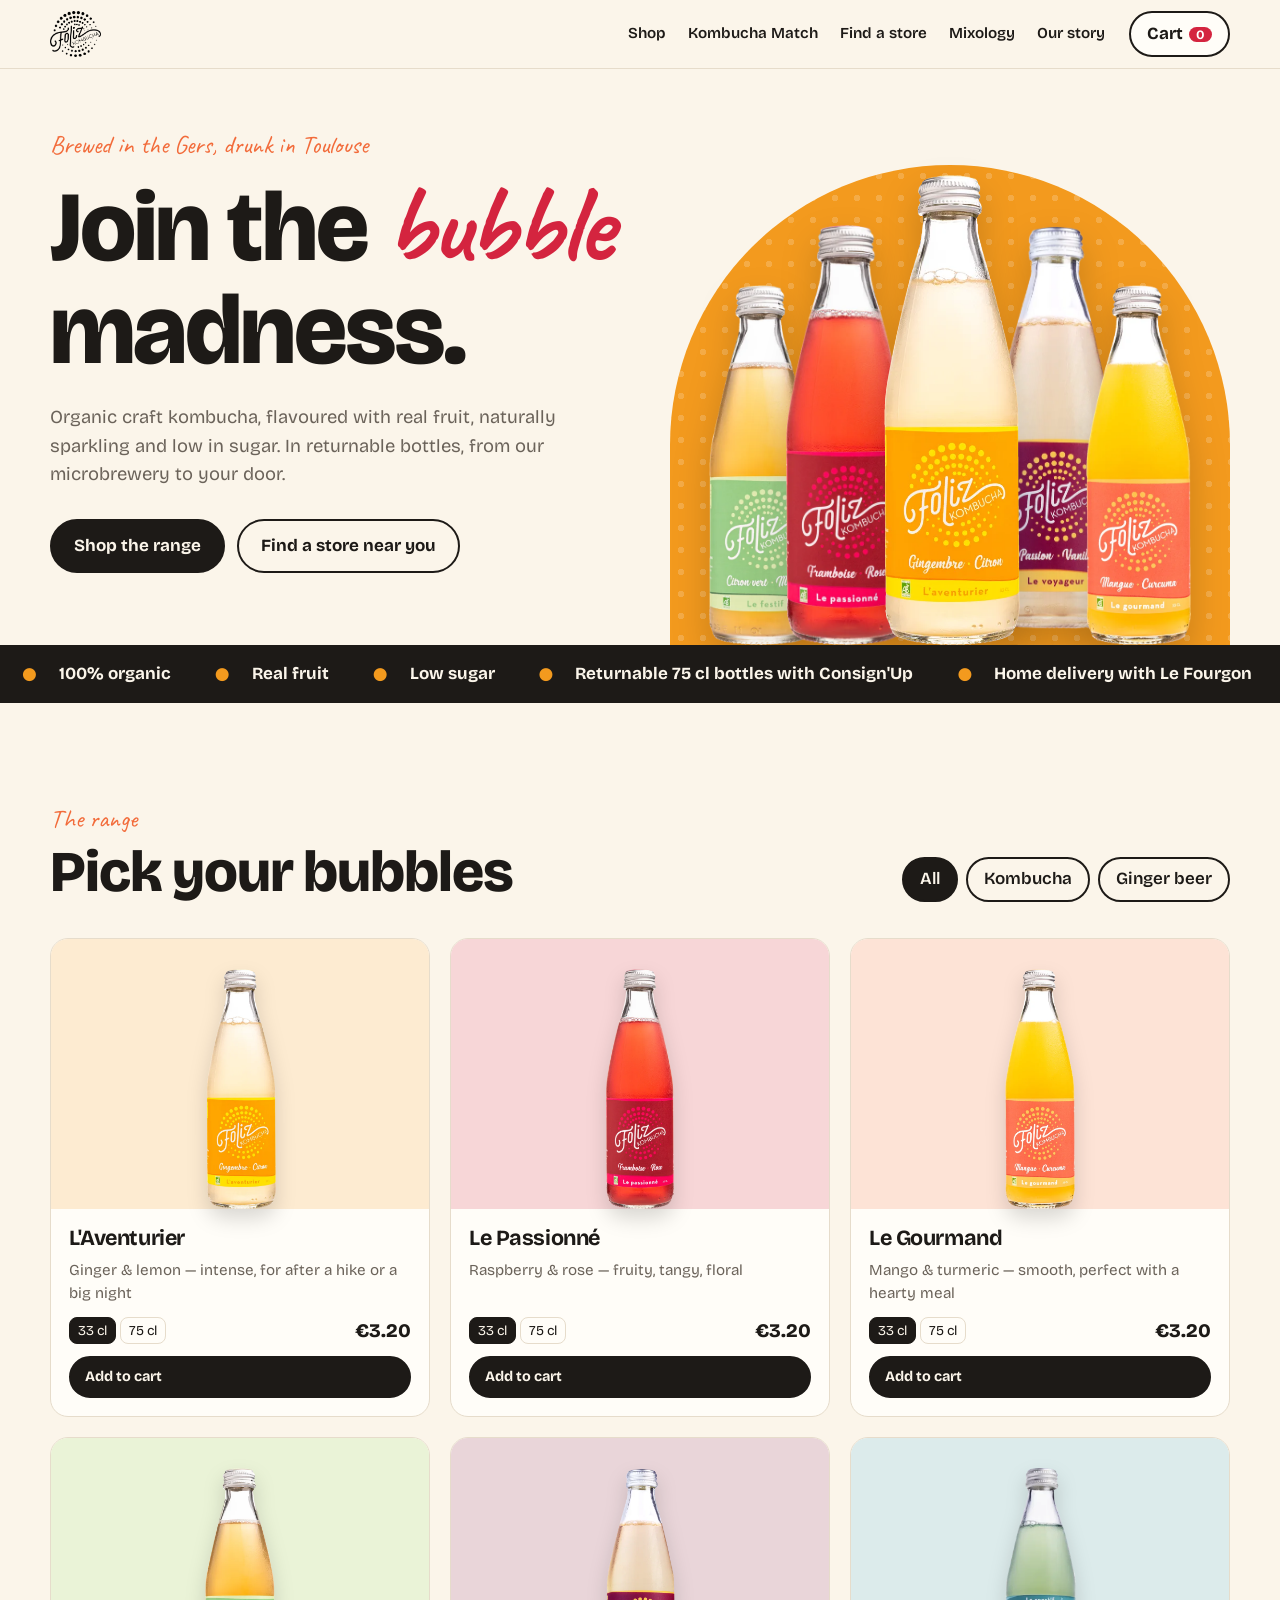
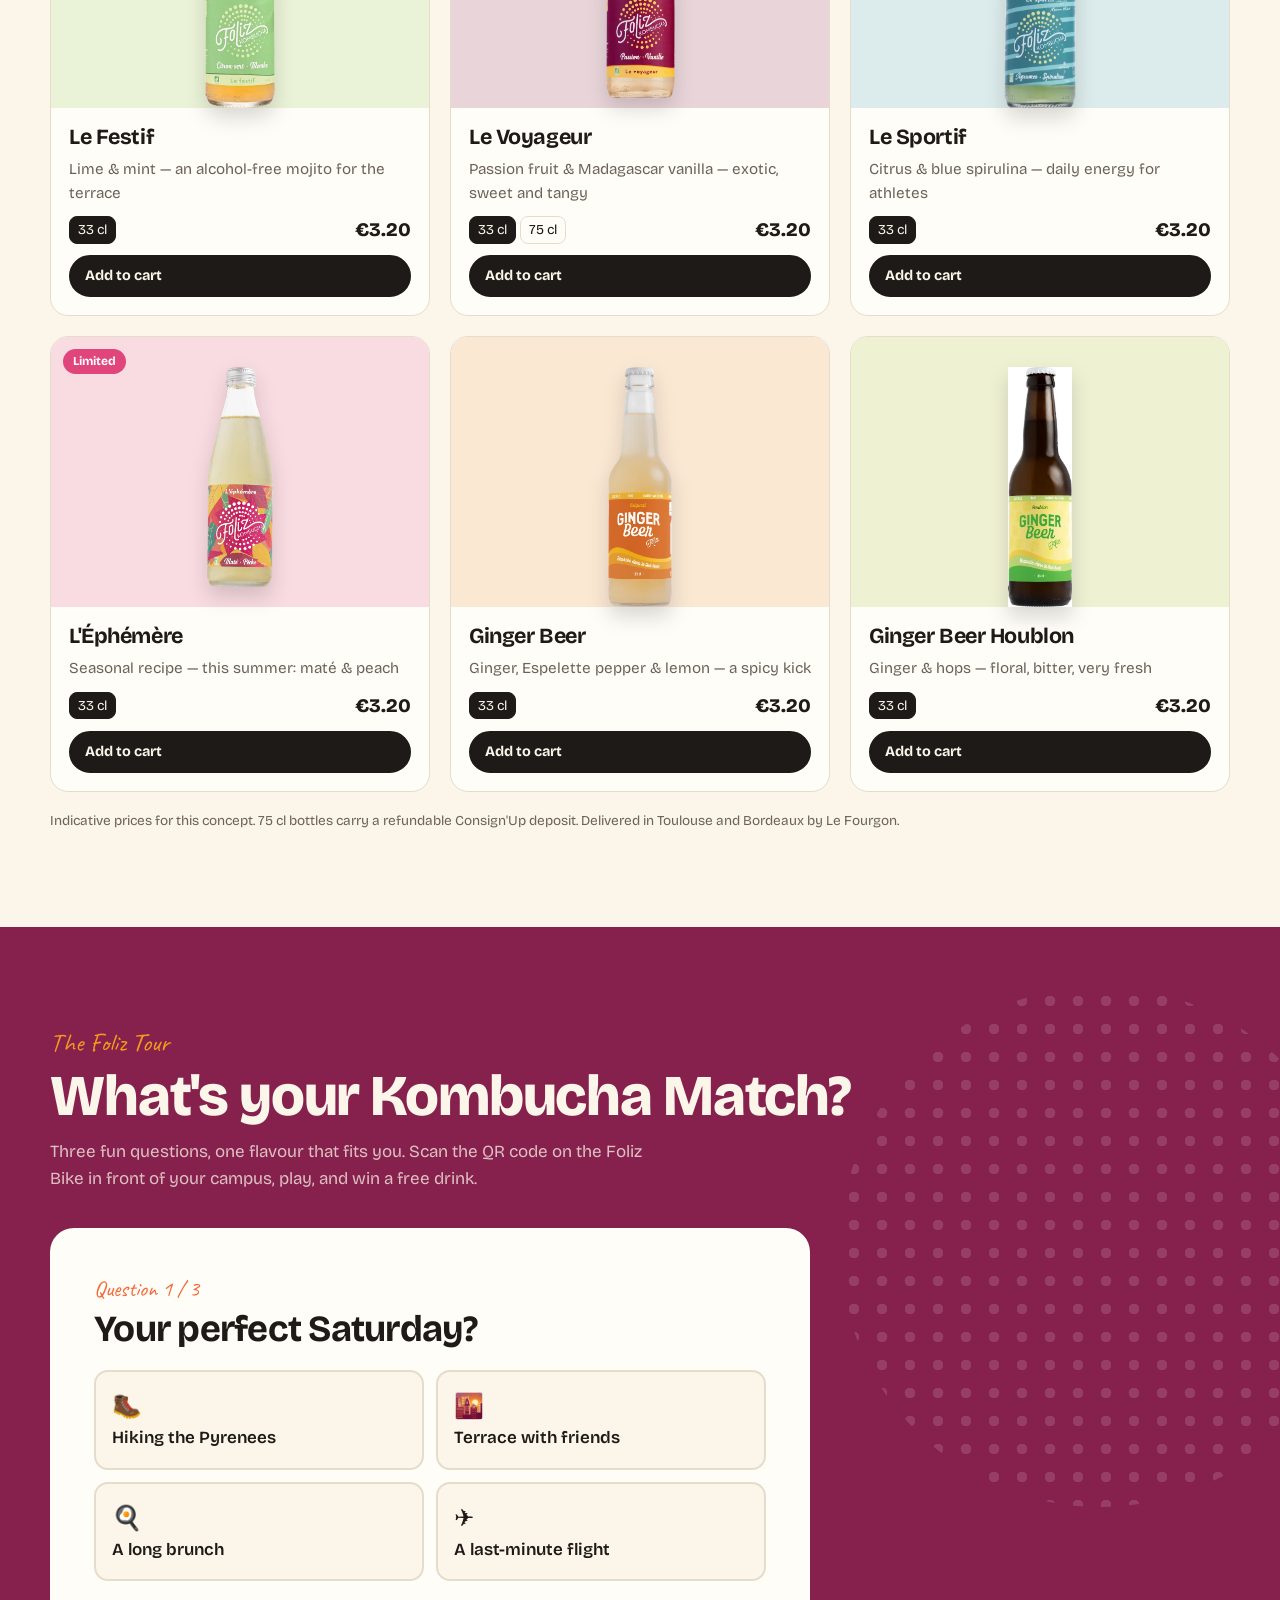
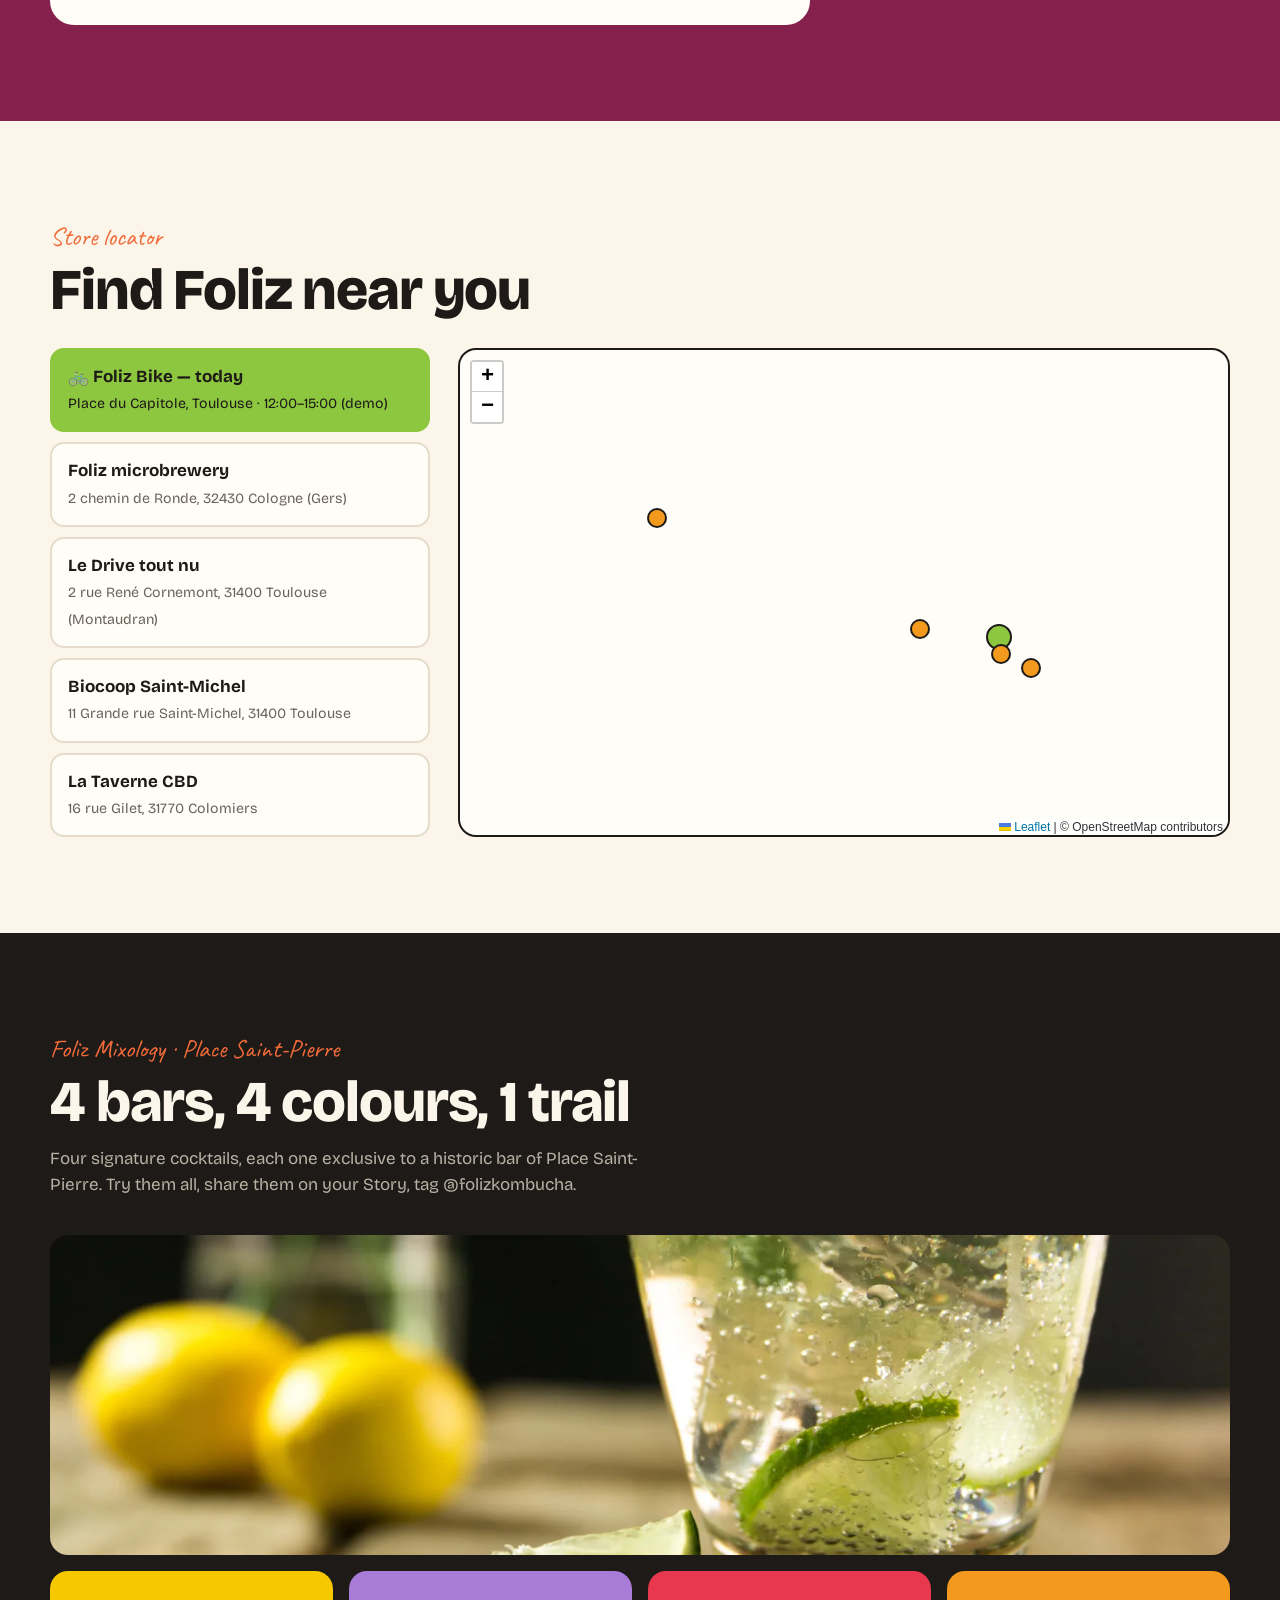
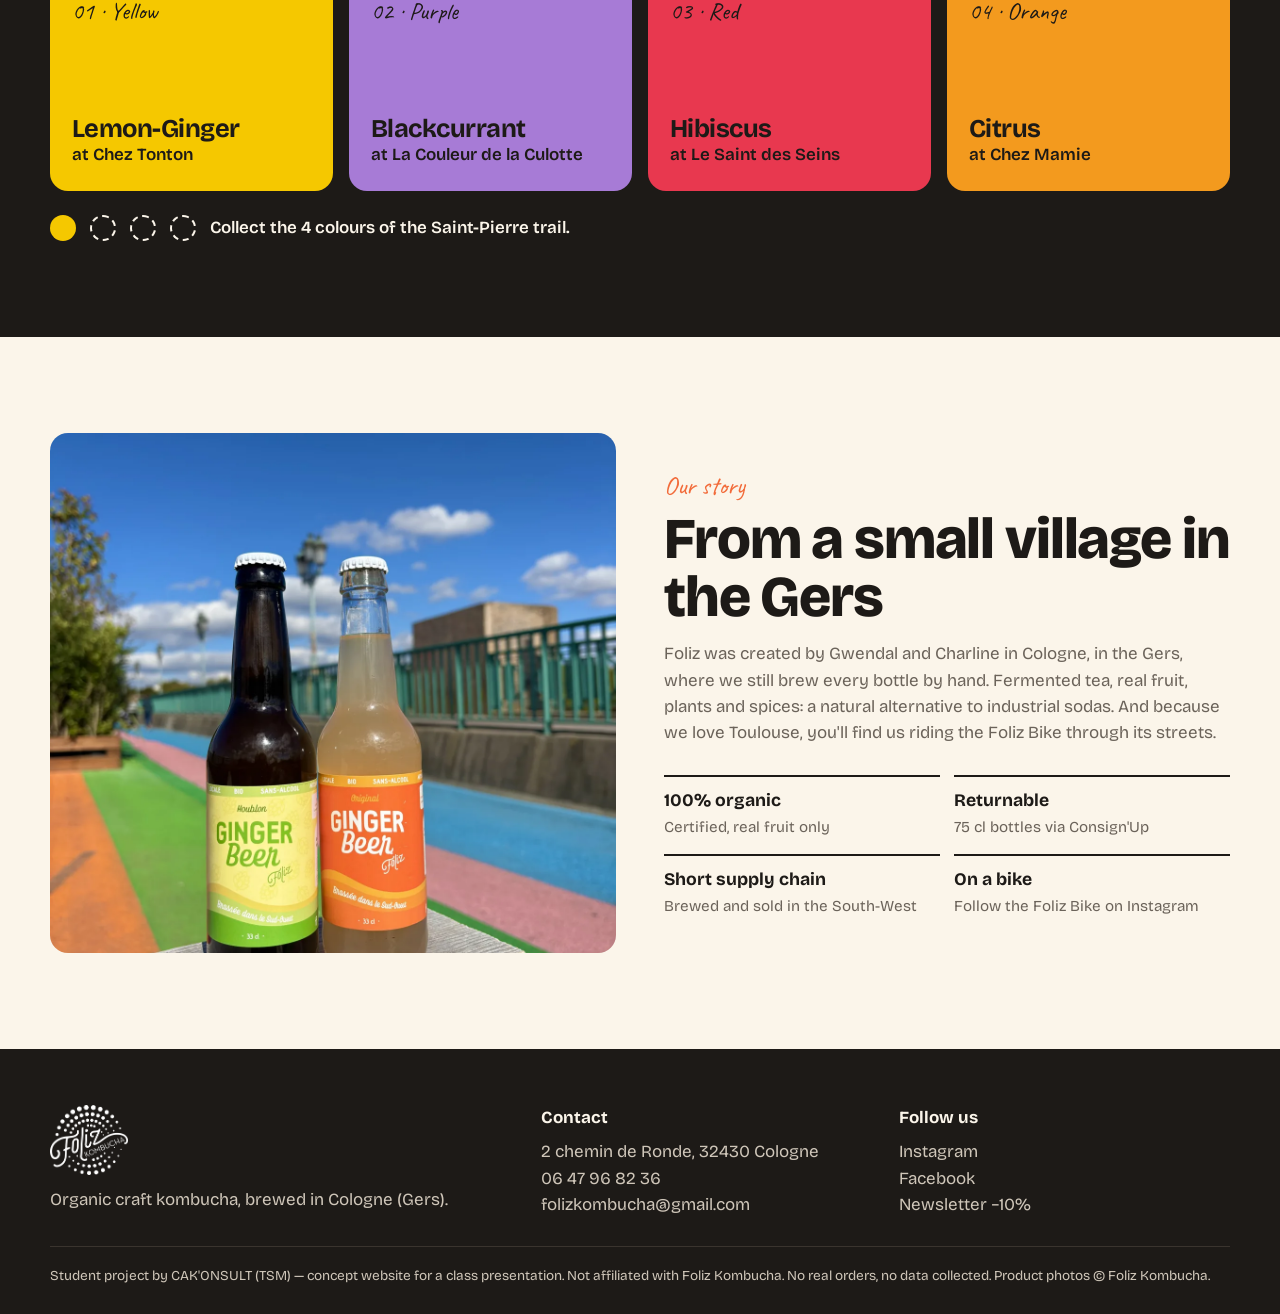
==== index.html @ 2b6873f9 "Foliz Kombucha concept site (CAK'ONSULT class project) Co-Authored-By: Claude Opus 5.5 <noreply@anth" ====
<!doctype html>
<html lang="en">
<head>
<meta charset="utf-8">
<meta name="viewport" content="width=device-width, initial-scale=1">
<meta name="robots" content="noindex, nofollow">
<title>Foliz Kombucha — concept site by CAK'ONSULT</title>
<meta name="description" content="Student concept: redesign of the Foliz Kombucha website (e-commerce, store locator, newsletter, Kombucha Match).">
<link rel="icon" href="img/logo-noir.webp">
<link rel="preconnect" href="https://fonts.googleapis.com">
<link rel="preconnect" href="https://fonts.gstatic.com" crossorigin>
<link href="https://fonts.googleapis.com/css2?family=Bricolage+Grotesque:opsz,wght@12..96,400;12..96,600;12..96,700;12..96,800&family=Caveat:wght@600;700&display=swap" rel="stylesheet">
<link rel="stylesheet" href="vendor/leaflet.css">
<link rel="stylesheet" href="style.css">
</head>
<body>

<header class="top">
  <div class="wrap">
    <a href="#"><img src="img/logo-noir.webp" alt="Foliz Kombucha"></a>
    <nav>
      <a href="#shop">Shop</a>
      <a href="#match">Kombucha Match</a>
      <a href="#stores">Find a store</a>
      <a href="#mixology">Mixology</a>
      <a href="#story">Our story</a>
    </nav>
    <button class="cart-btn" data-open-cart>Cart<b id="count">0</b></button>
  </div>
</header>

<main>
<section class="hero">
  <div class="wrap">
    <div>
      <span class="kicker">Brewed in the Gers, drunk in Toulouse</span>
      <h1>Join the <em>bubble</em> madness.</h1>
      <p>Organic craft kombucha, flavoured with real fruit, naturally sparkling and low in sugar. In returnable bottles, from our microbrewery to your door.</p>
      <div class="ctas">
        <a class="btn" href="#shop">Shop the range</a>
        <a class="btn ghost" href="#stores">Find a store near you</a>
      </div>
    </div>
    <div class="shelf">
      <img src="img/festif.webp" alt="">
      <img src="img/passionne.webp" alt="">
      <img src="img/aventurier.webp" alt="L'Aventurier bottle">
      <img src="img/voyageur.webp" alt="">
      <img src="img/gourmand.webp" alt="">
    </div>
  </div>
</section>

<div class="ribbon" aria-hidden="true"><div>
  <span>100% organic</span><span>Real fruit</span><span>Low sugar</span><span>Returnable 75 cl bottles with Consign'Up</span><span>Home delivery with Le Fourgon</span><span>Made in Cologne, Gers</span>
  <span>100% organic</span><span>Real fruit</span><span>Low sugar</span><span>Returnable 75 cl bottles with Consign'Up</span><span>Home delivery with Le Fourgon</span><span>Made in Cologne, Gers</span>
</div></div>

<section id="shop">
  <div class="wrap">
    <div class="shop-head">
      <div>
        <span class="kicker">The range</span>
        <h2>Pick your bubbles</h2>
      </div>
      <div class="chips" role="group" aria-label="Filter">
        <button data-filter="all" aria-pressed="true">All</button>
        <button data-filter="kombucha" aria-pressed="false">Kombucha</button>
        <button data-filter="ginger" aria-pressed="false">Ginger beer</button>
      </div>
    </div>
    <div class="grid" id="grid"></div>
    <p class="note">Indicative prices for this concept. 75 cl bottles carry a refundable Consign'Up deposit. Delivered in Toulouse and Bordeaux by Le Fourgon.</p>
  </div>
</section>

<section id="match" class="match">
  <div class="bubbles"></div>
  <div class="wrap">
    <span class="kicker">The Foliz Tour</span>
    <h2>What's your Kombucha Match?</h2>
    <p class="lead">Three fun questions, one flavour that fits you. Scan the QR code on the Foliz Bike in front of your campus, play, and win a free drink.</p>
    <div class="quiz" id="quiz" aria-live="polite"></div>
  </div>
</section>

<section id="stores" class="stores">
  <div class="wrap">
    <div style="grid-column:1/-1">
      <span class="kicker">Store locator</span>
      <h2>Find Foliz near you</h2>
    </div>
    <div class="store-list" id="store-list"></div>
    <div id="map" role="region" aria-label="Map of Foliz points of sale"></div>
  </div>
</section>

<section id="mixology" class="mix">
  <div class="wrap">
    <span class="kicker">Foliz Mixology · Place Saint-Pierre</span>
    <h2>4 bars, 4 colours, 1 trail</h2>
    <p class="lead">Four signature cocktails, each one exclusive to a historic bar of Place Saint-Pierre. Try them all, share them on your Story, tag @folizkombucha.</p>
    <img class="mix-photo" src="img/cocktails.webp" alt="Kombucha cocktails" loading="lazy">
    <div class="cocktails">
      <article class="cocktail" style="--c:#f5c800"><span class="n">01 · Yellow</span><div><h3>Lemon-Ginger</h3><p>at Chez Tonton</p></div></article>
      <article class="cocktail" style="--c:#a77bd6"><span class="n">02 · Purple</span><div><h3>Blackcurrant</h3><p>at La Couleur de la Culotte</p></div></article>
      <article class="cocktail" style="--c:#e8384f"><span class="n">03 · Red</span><div><h3>Hibiscus</h3><p>at Le Saint des Seins</p></div></article>
      <article class="cocktail" style="--c:#f39a1e"><span class="n">04 · Orange</span><div><h3>Citrus</h3><p>at Chez Mamie</p></div></article>
    </div>
    <div class="trail"><i style="background:#f5c800;border:0"></i><i></i><i></i><i></i> Collect the 4 colours of the Saint-Pierre trail.</div>
  </div>
</section>

<section id="story" class="story">
  <div class="wrap">
    <img src="img/ginger-photo.webp" alt="Foliz Ginger Beer" loading="lazy">
    <div>
      <span class="kicker">Our story</span>
      <h2>From a small village in the Gers</h2>
      <p class="lead">Foliz was created by Gwendal and Charline in Cologne, in the Gers, where we still brew every bottle by hand. Fermented tea, real fruit, plants and spices: a natural alternative to industrial sodas. And because we love Toulouse, you'll find us riding the Foliz Bike through its streets.</p>
      <div class="facts">
        <div><b>100% organic</b><span>Certified, real fruit only</span></div>
        <div><b>Returnable</b><span>75 cl bottles via Consign'Up</span></div>
        <div><b>Short supply chain</b><span>Brewed and sold in the South-West</span></div>
        <div><b>On a bike</b><span>Follow the Foliz Bike on Instagram</span></div>
      </div>
    </div>
  </div>
</section>
</main>

<footer>
  <div class="wrap">
    <div><img src="img/logo-blanc.webp" alt="Foliz Kombucha"><p style="margin-top:12px">Organic craft kombucha, brewed in Cologne (Gers).</p></div>
    <div><h4>Contact</h4><p>2 chemin de Ronde, 32430 Cologne<br>06 47 96 82 36<br>folizkombucha@gmail.com</p></div>
    <div><h4>Follow us</h4><p><a href="https://www.instagram.com/folizkombucha/" target="_blank" rel="noopener">Instagram</a><br><a href="https://www.facebook.com/folizkombucha" target="_blank" rel="noopener">Facebook</a><br><a href="#" data-open-nl>Newsletter −10%</a></p></div>
    <p class="disclaimer">Student project by CAK'ONSULT (TSM) — concept website for a class presentation. Not affiliated with Foliz Kombucha. No real orders, no data collected. Product photos © Foliz Kombucha.</p>
  </div>
</footer>

<div class="veil"></div>
<aside class="drawer" id="drawer" aria-label="Cart">
  <header><h3>Your cart</h3><button class="x" data-close aria-label="Close">×</button></header>
  <div class="items" id="items"></div>
  <footer><div id="totals"></div><button class="btn" id="checkout">Checkout</button></footer>
</aside>

<div class="modal" id="modal" role="dialog" aria-modal="true" aria-labelledby="nl-title">
  <div class="box">
    <div class="art"><img src="img/passionne.webp" alt=""></div>
    <div class="in">
      <button class="x" data-close aria-label="Close">×</button>
      <span class="kicker">Join the Foliz crew</span>
      <h3 id="nl-title"><em>−10%</em> on your first order</h3>
      <p>New flavours first, Foliz Bike locations, event invitations. One email a month, no spam.</p>
      <form class="nl-form"><input type="email" name="email" required placeholder="your@email.com" aria-label="Email"><button class="btn">Get my code</button></form>
    </div>
  </div>
</div>
<div class="toast" id="toast" role="status"></div>

<script src="vendor/leaflet.js"></script>
<script src="app.js"></script>
</body>
</html>
---- vendor/leaflet.css ----
.leaflet-image-layer,.leaflet-layer,.leaflet-marker-icon,.leaflet-marker-shadow,.leaflet-pane,.leaflet-pane>canvas,.leaflet-pane>svg,.leaflet-tile,.leaflet-tile-container,.leaflet-zoom-box{position:absolute;left:0;top:0}.leaflet-container{overflow:hidden}.leaflet-marker-icon,.leaflet-marker-shadow,.leaflet-tile{-webkit-user-select:none;-moz-user-select:none;user-select:none;-webkit-user-drag:none}.leaflet-tile::selection{background:0 0}.leaflet-safari .leaflet-tile{image-rendering:-webkit-optimize-contrast}.leaflet-safari .leaflet-tile-container{width:1600px;height:1600px;-webkit-transform-origin:0 0}.leaflet-marker-icon,.leaflet-marker-shadow{display:block}.leaflet-container .leaflet-overlay-pane svg{max-width:none!important;max-height:none!important}.leaflet-container .leaflet-marker-pane img,.leaflet-container .leaflet-shadow-pane img,.leaflet-container .leaflet-tile,.leaflet-container .leaflet-tile-pane img,.leaflet-container img.leaflet-image-layer{max-width:none!important;max-height:none!important;width:auto;padding:0}.leaflet-container img.leaflet-tile{mix-blend-mode:plus-lighter}.leaflet-container.leaflet-touch-zoom{-ms-touch-action:pan-x pan-y;touch-action:pan-x pan-y}.leaflet-container.leaflet-touch-drag{-ms-touch-action:pinch-zoom;touch-action:none;touch-action:pinch-zoom}.leaflet-container.leaflet-touch-drag.leaflet-touch-zoom{-ms-touch-action:none;touch-action:none}.leaflet-container{-webkit-tap-highlight-color:transparent}.leaflet-container a{-webkit-tap-highlight-color:rgba(51,181,229,.4)}.leaflet-tile{filter:inherit;visibility:hidden}.leaflet-tile-loaded{visibility:inherit}.leaflet-zoom-box{width:0;height:0;-moz-box-sizing:border-box;box-sizing:border-box;z-index:800}.leaflet-overlay-pane svg{-moz-user-select:none}.leaflet-pane{z-index:400}.leaflet-tile-pane{z-index:200}.leaflet-overlay-pane{z-index:400}.leaflet-shadow-pane{z-index:500}.leaflet-marker-pane{z-index:600}.leaflet-tooltip-pane{z-index:650}.leaflet-popup-pane{z-index:700}.leaflet-map-pane canvas{z-index:100}.leaflet-map-pane svg{z-index:200}.leaflet-vml-shape{width:1px;height:1px}.lvml{behavior:url(#default#VML);display:inline-block;position:absolute}.leaflet-control{position:relative;z-index:800;pointer-events:visiblePainted;pointer-events:auto}.leaflet-bottom,.leaflet-top{position:absolute;z-index:1000;pointer-events:none}.leaflet-top{top:0}.leaflet-right{right:0}.leaflet-bottom{bottom:0}.leaflet-left{left:0}.leaflet-control{float:left;clear:both}.leaflet-right .leaflet-control{float:right}.leaflet-top .leaflet-control{margin-top:10px}.leaflet-bottom .leaflet-control{margin-bottom:10px}.leaflet-left .leaflet-control{margin-left:10px}.leaflet-right .leaflet-control{margin-right:10px}.leaflet-fade-anim .leaflet-popup{opacity:0;-webkit-transition:opacity .2s linear;-moz-transition:opacity .2s linear;transition:opacity .2s linear}.leaflet-fade-anim .leaflet-map-pane .leaflet-popup{opacity:1}.leaflet-zoom-animated{-webkit-transform-origin:0 0;-ms-transform-origin:0 0;transform-origin:0 0}svg.leaflet-zoom-animated{will-change:transform}.leaflet-zoom-anim .leaflet-zoom-animated{-webkit-transition:-webkit-transform .25s cubic-bezier(0,0,.25,1);-moz-transition:-moz-transform .25s cubic-bezier(0,0,.25,1);transition:transform .25s cubic-bezier(0,0,.25,1)}.leaflet-pan-anim .leaflet-tile,.leaflet-zoom-anim .leaflet-tile{-webkit-transition:none;-moz-transition:none;transition:none}.leaflet-zoom-anim .leaflet-zoom-hide{visibility:hidden}.leaflet-interactive{cursor:pointer}.leaflet-grab{cursor:-webkit-grab;cursor:-moz-grab;cursor:grab}.leaflet-crosshair,.leaflet-crosshair .leaflet-interactive{cursor:crosshair}.leaflet-control,.leaflet-popup-pane{cursor:auto}.leaflet-dragging .leaflet-grab,.leaflet-dragging .leaflet-grab .leaflet-interactive,.leaflet-dragging .leaflet-marker-draggable{cursor:move;cursor:-webkit-grabbing;cursor:-moz-grabbing;cursor:grabbing}.leaflet-image-layer,.leaflet-marker-icon,.leaflet-marker-shadow,.leaflet-pane>svg path,.leaflet-tile-container{pointer-events:none}.leaflet-image-layer.leaflet-interactive,.leaflet-marker-icon.leaflet-interactive,.leaflet-pane>svg path.leaflet-interactive,svg.leaflet-image-layer.leaflet-interactive path{pointer-events:visiblePainted;pointer-events:auto}.leaflet-container{background:#ddd;outline-offset:1px}.leaflet-container a{color:#0078a8}.leaflet-zoom-box{border:2px dotted #38f;background:rgba(255,255,255,.5)}.leaflet-container{font-family:"Helvetica Neue",Arial,Helvetica,sans-serif;font-size:12px;font-size:.75rem;line-height:1.5}.leaflet-bar{box-shadow:0 1px 5px rgba(0,0,0,.65);border-radius:4px}.leaflet-bar a{background-color:#fff;border-bottom:1px solid #ccc;width:26px;height:26px;line-height:26px;display:block;text-align:center;text-decoration:none;color:#000}.leaflet-bar a,.leaflet-control-layers-toggle{background-position:50% 50%;background-repeat:no-repeat;display:block}.leaflet-bar a:focus,.leaflet-bar a:hover{background-color:#f4f4f4}.leaflet-bar a:first-child{border-top-left-radius:4px;border-top-right-radius:4px}.leaflet-bar a:last-child{border-bottom-left-radius:4px;border-bottom-right-radius:4px;border-bottom:none}.leaflet-bar a.leaflet-disabled{cursor:default;background-color:#f4f4f4;color:#bbb}.leaflet-touch .leaflet-bar a{width:30px;height:30px;line-height:30px}.leaflet-touch .leaflet-bar a:first-child{border-top-left-radius:2px;border-top-right-radius:2px}.leaflet-touch .leaflet-bar a:last-child{border-bottom-left-radius:2px;border-bottom-right-radius:2px}.leaflet-control-zoom-in,.leaflet-control-zoom-out{font:bold 18px 'Lucida Console',Monaco,monospace;text-indent:1px}.leaflet-touch .leaflet-control-zoom-in,.leaflet-touch .leaflet-control-zoom-out{font-size:22px}.leaflet-control-layers{box-shadow:0 1px 5px rgba(0,0,0,.4);background:#fff;border-radius:5px}.leaflet-control-layers-toggle{background-image:url(images/layers.png);width:36px;height:36px}.leaflet-retina .leaflet-control-layers-toggle{background-image:url(images/layers-2x.png);background-size:26px 26px}.leaflet-touch .leaflet-control-layers-toggle{width:44px;height:44px}.leaflet-control-layers .leaflet-control-layers-list,.leaflet-control-layers-expanded .leaflet-control-layers-toggle{display:none}.leaflet-control-layers-expanded .leaflet-control-layers-list{display:block;position:relative}.leaflet-control-layers-expanded{padding:6px 10px 6px 6px;color:#333;background:#fff}.leaflet-control-layers-scrollbar{overflow-y:scroll;overflow-x:hidden;padding-right:5px}.leaflet-control-layers-selector{margin-top:2px;position:relative;top:1px}.leaflet-control-layers label{display:block;font-size:13px;font-size:1.08333em}.leaflet-control-layers-separator{height:0;border-top:1px solid #ddd;margin:5px -10px 5px -6px}.leaflet-default-icon-path{background-image:url(images/marker-icon.png)}.leaflet-container .leaflet-control-attribution{background:#fff;background:rgba(255,255,255,.8);margin:0}.leaflet-control-attribution,.leaflet-control-scale-line{padding:0 5px;color:#333;line-height:1.4}.leaflet-control-attribution a{text-decoration:none}.leaflet-control-attribution a:focus,.leaflet-control-attribution a:hover{text-decoration:underline}.leaflet-attribution-flag{display:inline!important;vertical-align:baseline!important;width:1em;height:.6669em}.leaflet-left .leaflet-control-scale{margin-left:5px}.leaflet-bottom .leaflet-control-scale{margin-bottom:5px}.leaflet-control-scale-line{border:2px solid #777;border-top:none;line-height:1.1;padding:2px 5px 1px;white-space:nowrap;-moz-box-sizing:border-box;box-sizing:border-box;background:rgba(255,255,255,.8);text-shadow:1px 1px #fff}.leaflet-control-scale-line:not(:first-child){border-top:2px solid #777;border-bottom:none;margin-top:-2px}.leaflet-control-scale-line:not(:first-child):not(:last-child){border-bottom:2px solid #777}.leaflet-touch .leaflet-bar,.leaflet-touch .leaflet-control-attribution,.leaflet-touch .leaflet-control-layers{box-shadow:none}.leaflet-touch .leaflet-bar,.leaflet-touch .leaflet-control-layers{border:2px solid rgba(0,0,0,.2);background-clip:padding-box}.leaflet-popup{position:absolute;text-align:center;margin-bottom:20px}.leaflet-popup-content-wrapper{padding:1px;text-align:left;border-radius:12px}.leaflet-popup-content{margin:13px 24px 13px 20px;line-height:1.3;font-size:13px;font-size:1.08333em;min-height:1px}.leaflet-popup-content p{margin:17px 0;margin:1.3em 0}.leaflet-popup-tip-container{width:40px;height:20px;position:absolute;left:50%;margin-top:-1px;margin-left:-20px;overflow:hidden;pointer-events:none}.leaflet-popup-tip{width:17px;height:17px;padding:1px;margin:-10px auto 0;pointer-events:auto;-webkit-transform:rotate(45deg);-moz-transform:rotate(45deg);-ms-transform:rotate(45deg);transform:rotate(45deg)}.leaflet-popup-content-wrapper,.leaflet-popup-tip{background:#fff;color:#333;box-shadow:0 3px 14px rgba(0,0,0,.4)}.leaflet-container a.leaflet-popup-close-button{position:absolute;top:0;right:0;border:none;text-align:center;width:24px;height:24px;font:16px/24px Tahoma,Verdana,sans-serif;color:#757575;text-decoration:none;background:0 0}.leaflet-container a.leaflet-popup-close-button:focus,.leaflet-container a.leaflet-popup-close-button:hover{color:#585858}.leaflet-popup-scrolled{overflow:auto}.leaflet-oldie .leaflet-popup-content-wrapper{-ms-zoom:1}.leaflet-oldie .leaflet-popup-tip{width:24px;margin:0 auto}.leaflet-oldie .leaflet-control-layers,.leaflet-oldie .leaflet-control-zoom,.leaflet-oldie .leaflet-popup-content-wrapper,.leaflet-oldie .leaflet-popup-tip{border:1px solid #999}.leaflet-div-icon{background:#fff;border:1px solid #666}.leaflet-tooltip{position:absolute;padding:6px;background-color:#fff;border:1px solid #fff;border-radius:3px;color:#222;white-space:nowrap;-webkit-user-select:none;-moz-user-select:none;-ms-user-select:none;user-select:none;pointer-events:none;box-shadow:0 1px 3px rgba(0,0,0,.4)}.leaflet-tooltip.leaflet-interactive{cursor:pointer;pointer-events:auto}.leaflet-tooltip-bottom:before,.leaflet-tooltip-left:before,.leaflet-tooltip-right:before,.leaflet-tooltip-top:before{position:absolute;pointer-events:none;border:6px solid transparent;background:0 0;content:""}.leaflet-tooltip-bottom{margin-top:6px}.leaflet-tooltip-top{margin-top:-6px}.leaflet-tooltip-bottom:before,.leaflet-tooltip-top:before{left:50%;margin-left:-6px}.leaflet-tooltip-top:before{bottom:0;margin-bottom:-12px;border-top-color:#fff}.leaflet-tooltip-bottom:before{top:0;margin-top:-12px;margin-left:-6px;border-bottom-color:#fff}.leaflet-tooltip-left{margin-left:-6px}.leaflet-tooltip-right{margin-left:6px}.leaflet-tooltip-left:before,.leaflet-tooltip-right:before{top:50%;margin-top:-6px}.leaflet-tooltip-left:before{right:0;margin-right:-12px;border-left-color:#fff}.leaflet-tooltip-right:before{left:0;margin-left:-12px;border-right-color:#fff}@media print{.leaflet-control{-webkit-print-color-adjust:exact;print-color-adjust:exact}}
---- style.css ----
:root {
  --cream: #fbf5ea;
  --paper: #fffdf8;
  --ink: #1d1a17;
  --muted: #6b635a;
  --line: #e6dccb;
  --orange: #f39a1e;
  --red: #d4243f;
  --coral: #f26b3a;
  --lime: #8dc63f;
  --plum: #86204d;
  --teal: #3a9bb0;
  --ochre: #e38a2b;
  --radius: 18px;
  --display: "Bricolage Grotesque", system-ui, sans-serif;
  --hand: "Caveat", cursive;
}
* { box-sizing: border-box; margin: 0; }
html { scroll-behavior: smooth; scroll-padding-top: 76px; }
body { background: var(--cream); color: var(--ink); font: 17px/1.55 var(--display); -webkit-font-smoothing: antialiased; }
img { max-width: 100%; display: block; }
a { color: inherit; }
button { font: inherit; cursor: pointer; color: inherit; }
.wrap { width: min(1180px, 100% - 32px); margin-inline: auto; }
.hand { font-family: var(--hand); font-weight: 600; }
h1, h2, h3 { line-height: 1.02; letter-spacing: -.02em; }
h2 { font-size: clamp(2.2rem, 5vw, 3.6rem); font-weight: 800; }
section { padding: 96px 0; }
.kicker { font-family: var(--hand); font-size: 1.6rem; color: var(--coral); display: block; margin-bottom: 4px; }
.lead { color: var(--muted); max-width: 56ch; margin-top: 14px; }

/* dots = the bubble motif of the logo */
.dots { background-image: radial-gradient(var(--ink) 1.4px, transparent 1.6px); background-size: 18px 18px; }

.btn { display: inline-flex; align-items: center; gap: 8px; border: 2px solid var(--ink); border-radius: 999px; padding: 12px 22px; font-weight: 700; text-decoration: none; background: var(--ink); color: var(--cream); transition: transform .15s; }
.btn:hover { transform: translateY(-2px); }
.btn.ghost { background: transparent; color: var(--ink); }
.btn.small { padding: 8px 14px; font-size: .9rem; }

/* header */
header.top { position: sticky; top: 0; z-index: 50; background: color-mix(in srgb, var(--cream) 92%, transparent); backdrop-filter: blur(8px); border-bottom: 1px solid var(--line); }
header.top .wrap { display: flex; align-items: center; gap: 24px; height: 68px; }
header.top img { height: 46px; width: auto; }
header.top nav { display: flex; gap: 22px; margin-left: auto; font-weight: 600; font-size: .95rem; }
header.top nav a { text-decoration: none; }
header.top nav a:hover { color: var(--coral); }
.cart-btn { position: relative; border: 2px solid var(--ink); background: var(--paper); border-radius: 999px; padding: 8px 16px; font-weight: 700; }
.cart-btn b { background: var(--red); color: #fff; border-radius: 999px; padding: 0 7px; margin-left: 6px; font-size: .8rem; }
@media (max-width: 860px) { header.top nav { display: none; } .cart-btn { margin-left: auto; } }

/* hero */
.hero { padding: 56px 0 0; overflow: hidden; }
.hero .wrap { display: grid; grid-template-columns: 1.05fr 1fr; gap: 32px; align-items: end; }
.hero h1 { font-size: clamp(3rem, 8vw, 6.2rem); font-weight: 800; }
.hero h1 em { font-family: var(--hand); font-style: normal; font-weight: 700; color: var(--red); font-size: 1.1em; }
.hero p { font-size: 1.15rem; color: var(--muted); margin: 22px 0 30px; max-width: 44ch; }
.hero .ctas { display: flex; gap: 12px; flex-wrap: wrap; padding-bottom: 72px; }
.shelf { position: relative; display: flex; align-items: flex-end; justify-content: center; height: 520px; }
.shelf::before { content: ""; position: absolute; inset: 40px 0 0; border-radius: 300px 300px 0 0; background: var(--orange); }
.shelf::after { content: ""; position: absolute; inset: 40px 0 0; border-radius: 300px 300px 0 0; opacity: .18; background-image: radial-gradient(#fff 3px, transparent 3.5px); background-size: 22px 22px; }
.shelf img { position: relative; z-index: 1; height: 360px; width: auto; margin-inline: -14px; filter: drop-shadow(0 18px 18px rgba(0,0,0,.18)); transition: transform .25s; }
.shelf img:nth-child(2), .shelf img:nth-child(4) { height: 420px; }
.shelf img:nth-child(3) { height: 470px; z-index: 2; }
.shelf img:hover { transform: translateY(-14px) rotate(-3deg); }
@media (max-width: 860px) { .hero .wrap { grid-template-columns: 1fr; } .shelf { height: 360px; } .shelf img { height: 230px; } .shelf img:nth-child(2), .shelf img:nth-child(4) { height: 270px; } .shelf img:nth-child(3) { height: 300px; } .hero .ctas { padding-bottom: 0; } }

.ribbon { background: var(--ink); color: var(--cream); padding: 16px 0; font-weight: 700; overflow: hidden; white-space: nowrap; }
.ribbon div { display: inline-block; animation: slide 30s linear infinite; }
.ribbon span { margin: 0 22px; }
.ribbon span::before { content: "●"; color: var(--orange); margin-right: 22px; }
@keyframes slide { to { transform: translateX(-50%); } }
@media (prefers-reduced-motion: reduce) { .ribbon div { animation: none; } }

/* shop */
.shop-head { display: flex; justify-content: space-between; align-items: end; gap: 20px; flex-wrap: wrap; margin-bottom: 36px; }
.chips { display: flex; gap: 8px; }
.chips button { border: 2px solid var(--ink); background: transparent; border-radius: 999px; padding: 7px 16px; font-weight: 600; }
.chips button[aria-pressed="true"] { background: var(--ink); color: var(--cream); }
.grid { display: grid; grid-template-columns: repeat(auto-fill, minmax(300px, 1fr)); gap: 20px; }
.card { background: var(--paper); border: 1px solid var(--line); border-radius: var(--radius); overflow: hidden; display: flex; flex-direction: column; }
.card .pic { height: 270px; display: grid; place-items: end center; padding-top: 18px; background: color-mix(in srgb, var(--c) 18%, var(--paper)); position: relative; }
.card .pic img { height: 240px; width: auto; filter: drop-shadow(0 10px 10px rgba(0,0,0,.15)); transition: transform .25s; }
.card:hover .pic img { transform: translateY(-8px); }
.card .tag { position: absolute; top: 12px; left: 12px; background: var(--c); color: #fff; font-size: .75rem; font-weight: 700; border-radius: 999px; padding: 3px 10px; }
.card .body { padding: 18px; display: flex; flex-direction: column; gap: 10px; flex: 1; }
.card h3 { font-size: 1.35rem; }
.card .taste { color: var(--muted); font-size: .95rem; }
.card .row { display: flex; align-items: center; justify-content: space-between; gap: 10px; margin-top: auto; }
.card .price { font-weight: 800; font-size: 1.2rem; }
.sizes { display: flex; gap: 4px; }
.sizes button { border: 1.5px solid var(--line); background: transparent; border-radius: 8px; padding: 2px 8px; font-size: .85rem; }
.sizes button[aria-pressed="true"] { border-color: var(--ink); background: var(--ink); color: var(--cream); }
.note { font-size: .85rem; color: var(--muted); margin-top: 18px; }

/* match */
.match { background: var(--plum); color: var(--cream); position: relative; overflow: hidden; }
.match .kicker { color: var(--orange); }
.match .lead { color: color-mix(in srgb, var(--cream) 75%, transparent); }
.quiz { margin-top: 36px; background: var(--paper); color: var(--ink); border-radius: 24px; padding: clamp(22px, 4vw, 44px); max-width: 760px; position: relative; z-index: 1; }
.quiz .step { font-family: var(--hand); font-size: 1.4rem; color: var(--coral); }
.quiz h3 { font-size: clamp(1.6rem, 3.5vw, 2.3rem); margin: 4px 0 22px; }
.answers { display: grid; grid-template-columns: 1fr 1fr; gap: 12px; }
.answers button { text-align: left; border: 2px solid var(--line); background: var(--cream); border-radius: 14px; padding: 16px; font-weight: 600; }
.answers button:hover { border-color: var(--ink); }
.answers button span { font-size: 1.5rem; display: block; }
.result { display: grid; grid-template-columns: 150px 1fr; gap: 26px; align-items: center; }
.result img { height: 300px; width: auto; margin: auto; }
.result form, .nl-form { display: flex; gap: 8px; margin-top: 16px; flex-wrap: wrap; }
input[type=email] { flex: 1; min-width: 200px; border: 2px solid var(--ink); border-radius: 999px; padding: 12px 18px; font: inherit; background: #fff; }
.match .bubbles { position: absolute; right: -80px; top: 60px; width: 520px; height: 520px; border-radius: 50%; opacity: .14; background-image: radial-gradient(var(--cream) 5px, transparent 5.5px); background-size: 28px 28px; }
@media (max-width: 640px) { .answers { grid-template-columns: 1fr; } .result { grid-template-columns: 1fr; } .result img { height: 220px; } }

/* stores */
.stores .wrap { display: grid; grid-template-columns: 380px 1fr; gap: 28px; }
.stores h2 { grid-column: 1 / -1; }
.store-list { display: flex; flex-direction: column; gap: 10px; }
.store { text-align: left; background: var(--paper); border: 2px solid var(--line); border-radius: 14px; padding: 14px 16px; }
.store:hover, .store.on { border-color: var(--ink); }
.store b { display: block; }
.store small { color: var(--muted); }
.store.bike { background: var(--lime); border-color: var(--lime); }
.store.bike small { color: var(--ink); }
#map { min-height: 460px; border-radius: var(--radius); border: 2px solid var(--ink); background: var(--paper); }
@media (max-width: 860px) { .stores .wrap { grid-template-columns: 1fr; } #map { min-height: 340px; } }

/* mixology */
.mix { background: var(--ink); color: var(--cream); }
.mix .lead { color: #b9b0a4; }
.mix-photo { margin-top: 36px; border-radius: var(--radius); height: 320px; width: 100%; object-fit: cover; }
.cocktails { display: grid; grid-template-columns: repeat(4, 1fr); gap: 16px; margin-top: 16px; }
.cocktail { border-radius: var(--radius); padding: 22px; color: var(--ink); background: var(--c); min-height: 220px; display: flex; flex-direction: column; justify-content: space-between; }
.cocktail .n { font-family: var(--hand); font-size: 1.5rem; }
.cocktail h3 { font-size: 1.6rem; }
.cocktail p { font-weight: 600; }
.trail { margin-top: 24px; display: flex; align-items: center; gap: 14px; flex-wrap: wrap; font-weight: 600; }
.trail i { width: 26px; height: 26px; border-radius: 50%; border: 2px dashed var(--cream); display: inline-block; }
@media (max-width: 860px) { .cocktails { grid-template-columns: 1fr 1fr; } }

/* story */
.story .wrap { display: grid; grid-template-columns: 1fr 1fr; gap: 48px; align-items: center; }
.story img { border-radius: var(--radius); height: 520px; width: 100%; object-fit: cover; }
.facts { display: grid; grid-template-columns: 1fr 1fr; gap: 14px; margin-top: 28px; }
.facts div { border-top: 2px solid var(--ink); padding-top: 10px; }
.facts b { font-size: 1.1rem; display: block; }
.facts span { color: var(--muted); font-size: .95rem; }
@media (max-width: 860px) { .story .wrap { grid-template-columns: 1fr; } .story img { height: 320px; } }

footer { background: var(--ink); color: #cfc6b9; padding: 56px 0 28px; }
footer .wrap { display: grid; grid-template-columns: 1.4fr 1fr 1fr; gap: 28px; }
footer img { height: 70px; width: auto; }
footer h4 { color: var(--cream); margin-bottom: 8px; }
footer a { text-decoration: none; }
footer a:hover { color: var(--orange); }
footer .disclaimer { grid-column: 1 / -1; border-top: 1px solid #3a342e; padding-top: 18px; font-size: .85rem; }
@media (max-width: 760px) { footer .wrap { grid-template-columns: 1fr; } }

/* drawer + modal */
.veil { position: fixed; inset: 0; background: rgba(20,16,12,.5); z-index: 80; opacity: 0; pointer-events: none; transition: opacity .2s; }
.veil.on { opacity: 1; pointer-events: auto; }
.drawer { position: fixed; top: 0; right: 0; bottom: 0; width: min(420px, 100%); background: var(--paper); z-index: 90; transform: translateX(100%); transition: transform .25s; display: flex; flex-direction: column; }
.drawer.on { transform: none; }
.drawer header { display: flex; justify-content: space-between; align-items: center; padding: 20px; border-bottom: 1px solid var(--line); }
.drawer .items { flex: 1; overflow: auto; padding: 8px 20px; }
.line { display: grid; grid-template-columns: 44px 1fr auto; gap: 12px; align-items: center; padding: 12px 0; border-bottom: 1px solid var(--line); }
.line img { height: 64px; width: auto; margin: auto; }
.qty { display: flex; gap: 6px; align-items: center; }
.qty button { width: 28px; height: 28px; border-radius: 50%; border: 1.5px solid var(--ink); background: transparent; }
.drawer footer { background: var(--cream); color: var(--ink); padding: 20px; display: block; }
.sum { display: flex; justify-content: space-between; margin-bottom: 6px; }
.sum.total { font-weight: 800; font-size: 1.2rem; margin-top: 8px; }
.sum.disc { color: var(--red); font-weight: 700; }
.drawer .btn { width: 100%; justify-content: center; margin-top: 12px; }
.x { border: 0; background: none; font-size: 1.6rem; line-height: 1; }
.modal { position: fixed; inset: 0; z-index: 100; display: grid; place-items: center; padding: 16px; pointer-events: none; opacity: 0; transition: opacity .2s; }
.modal.on { opacity: 1; pointer-events: auto; }
.modal .box { background: var(--paper); border-radius: 24px; max-width: 760px; width: 100%; display: grid; grid-template-columns: 260px 1fr; overflow: hidden; position: relative; }
.modal .art { background: var(--red); display: grid; place-items: center; padding: 22px; }
.modal .art img { height: 280px; width: auto; transform: rotate(-8deg); }
.modal .in { padding: 34px; }
.modal h3 { font-size: 2.4rem; margin: 4px 0 10px; }
.modal h3 em { font-style: normal; color: var(--red); }
.modal .x { position: absolute; top: 12px; right: 16px; }
.code { display: inline-block; border: 2px dashed var(--ink); border-radius: 10px; padding: 8px 16px; font-weight: 800; font-size: 1.3rem; letter-spacing: .1em; margin: 10px 0; }
@media (max-width: 640px) { .modal .box { grid-template-columns: 1fr; } .modal .art { padding: 12px; } .modal .art img { height: 150px; } .modal .in { padding: 24px; } }
.toast { position: fixed; bottom: 22px; left: 50%; transform: translate(-50%, 120px); visibility: hidden; background: var(--ink); color: var(--cream); padding: 12px 20px; border-radius: 999px; font-weight: 600; z-index: 120; transition: transform .25s; }
.toast.on { transform: translate(-50%, 0); visibility: visible; }
:focus-visible { outline: 3px solid var(--coral); outline-offset: 3px; }

/* scan page */
.scan { max-width: 520px; margin: 0 auto; padding: 28px 16px 48px; }
.scan .logo { height: 90px; width: auto; margin: 0 auto 10px; }
.scan .hello { text-align: center; }
.scan .hello .kicker { font-size: 1.9rem; }
.scan h1 { font-size: 2.6rem; font-weight: 800; }
.scan .panel { background: var(--paper); border: 1px solid var(--line); border-radius: 22px; padding: 22px; margin-top: 18px; }
.scan .panel h2 { font-size: 1.6rem; margin-bottom: 8px; }
.scan ol { padding-left: 20px; color: var(--muted); }
.scan ol li { margin-bottom: 6px; }
.scan .stack { display: grid; gap: 10px; margin-top: 18px; }
.scan .stack .btn { justify-content: center; }
.scan .bottles { display: flex; justify-content: center; margin-top: 18px; }
.scan .bottles img { height: 150px; width: auto; margin: 0 -8px; }
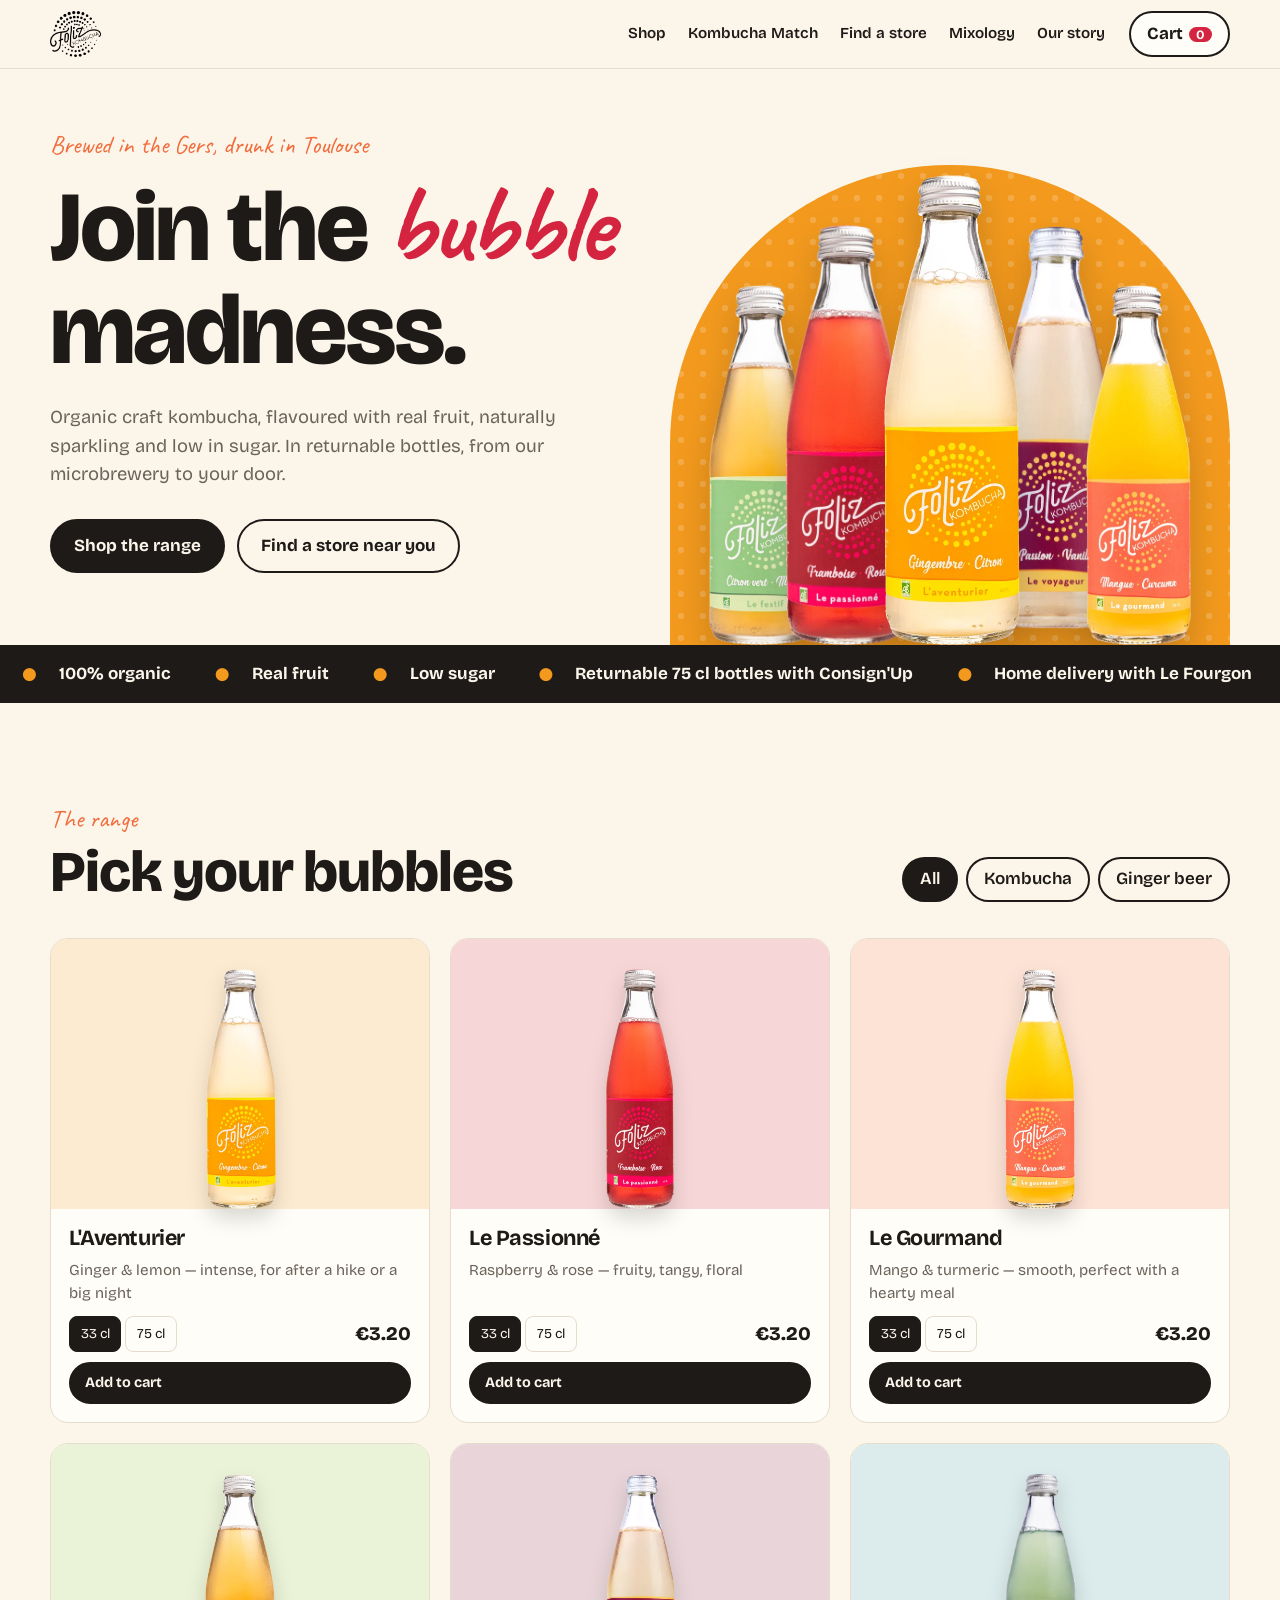
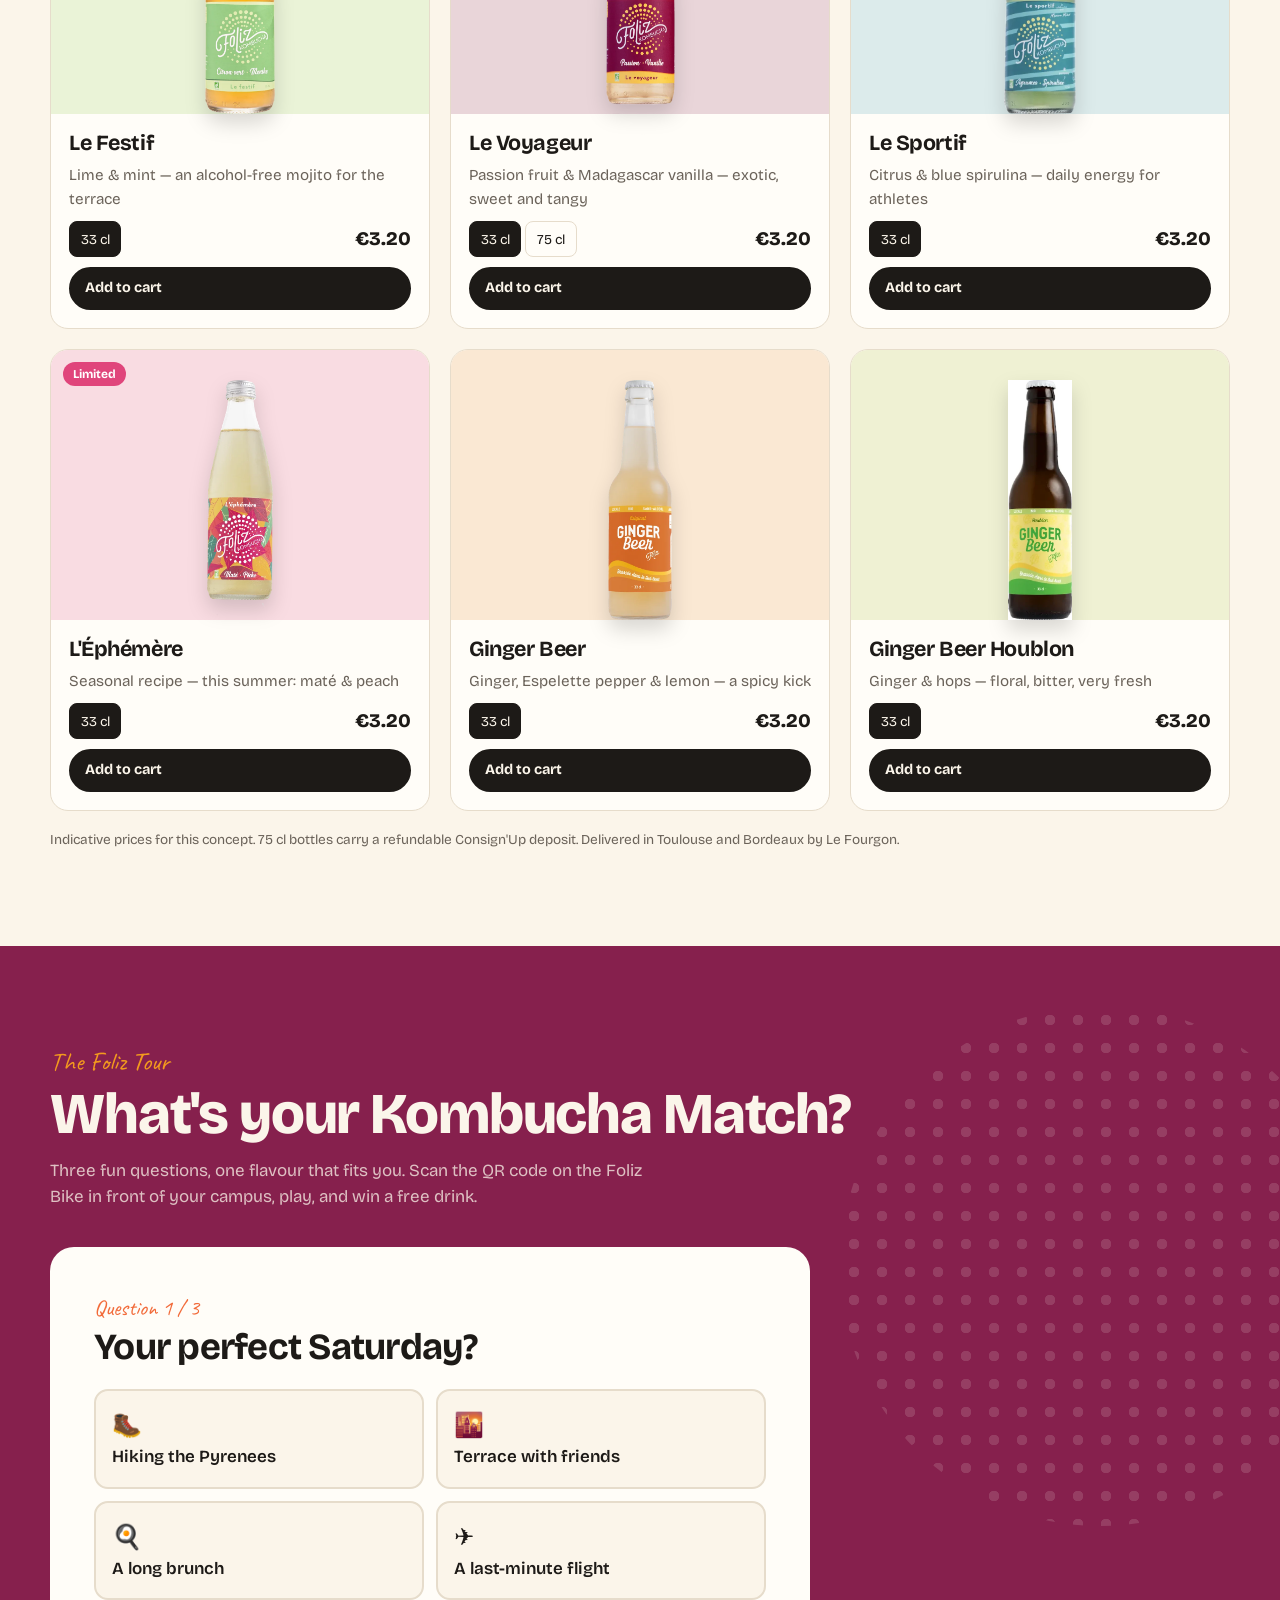
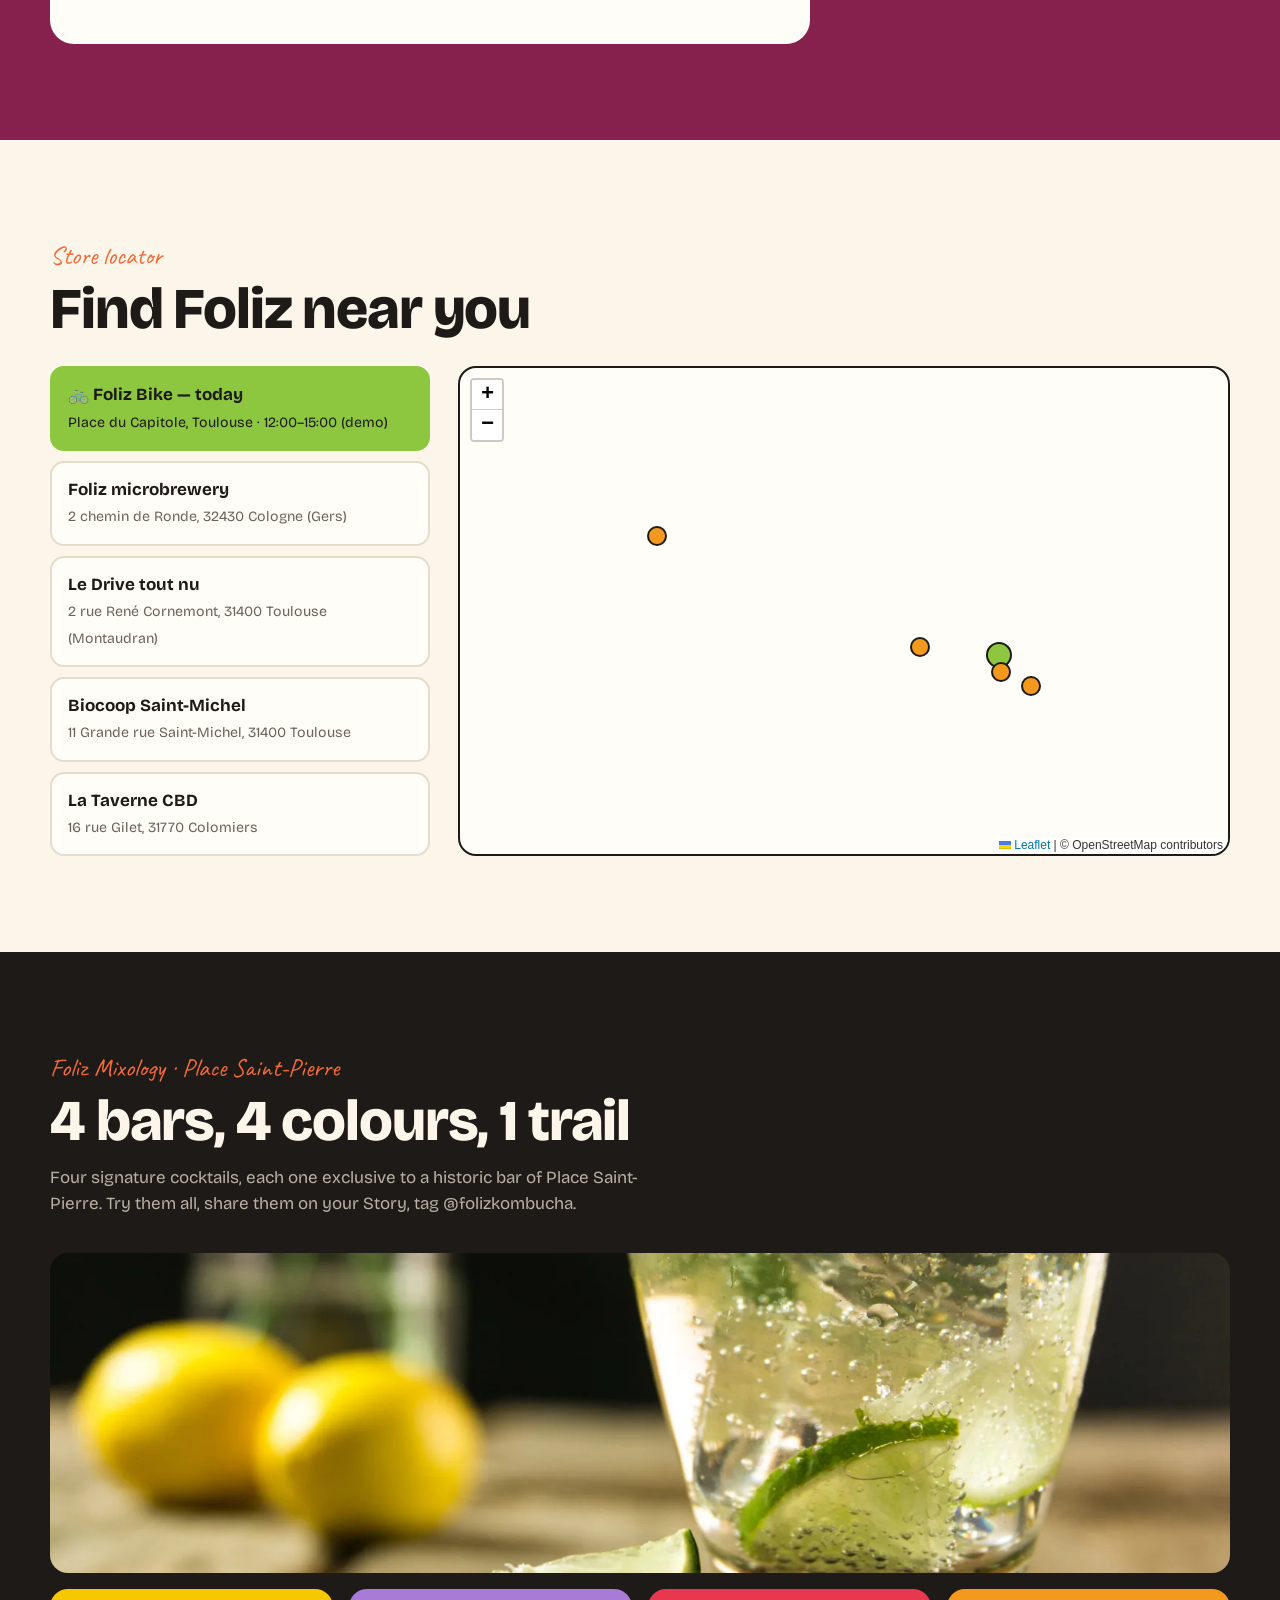
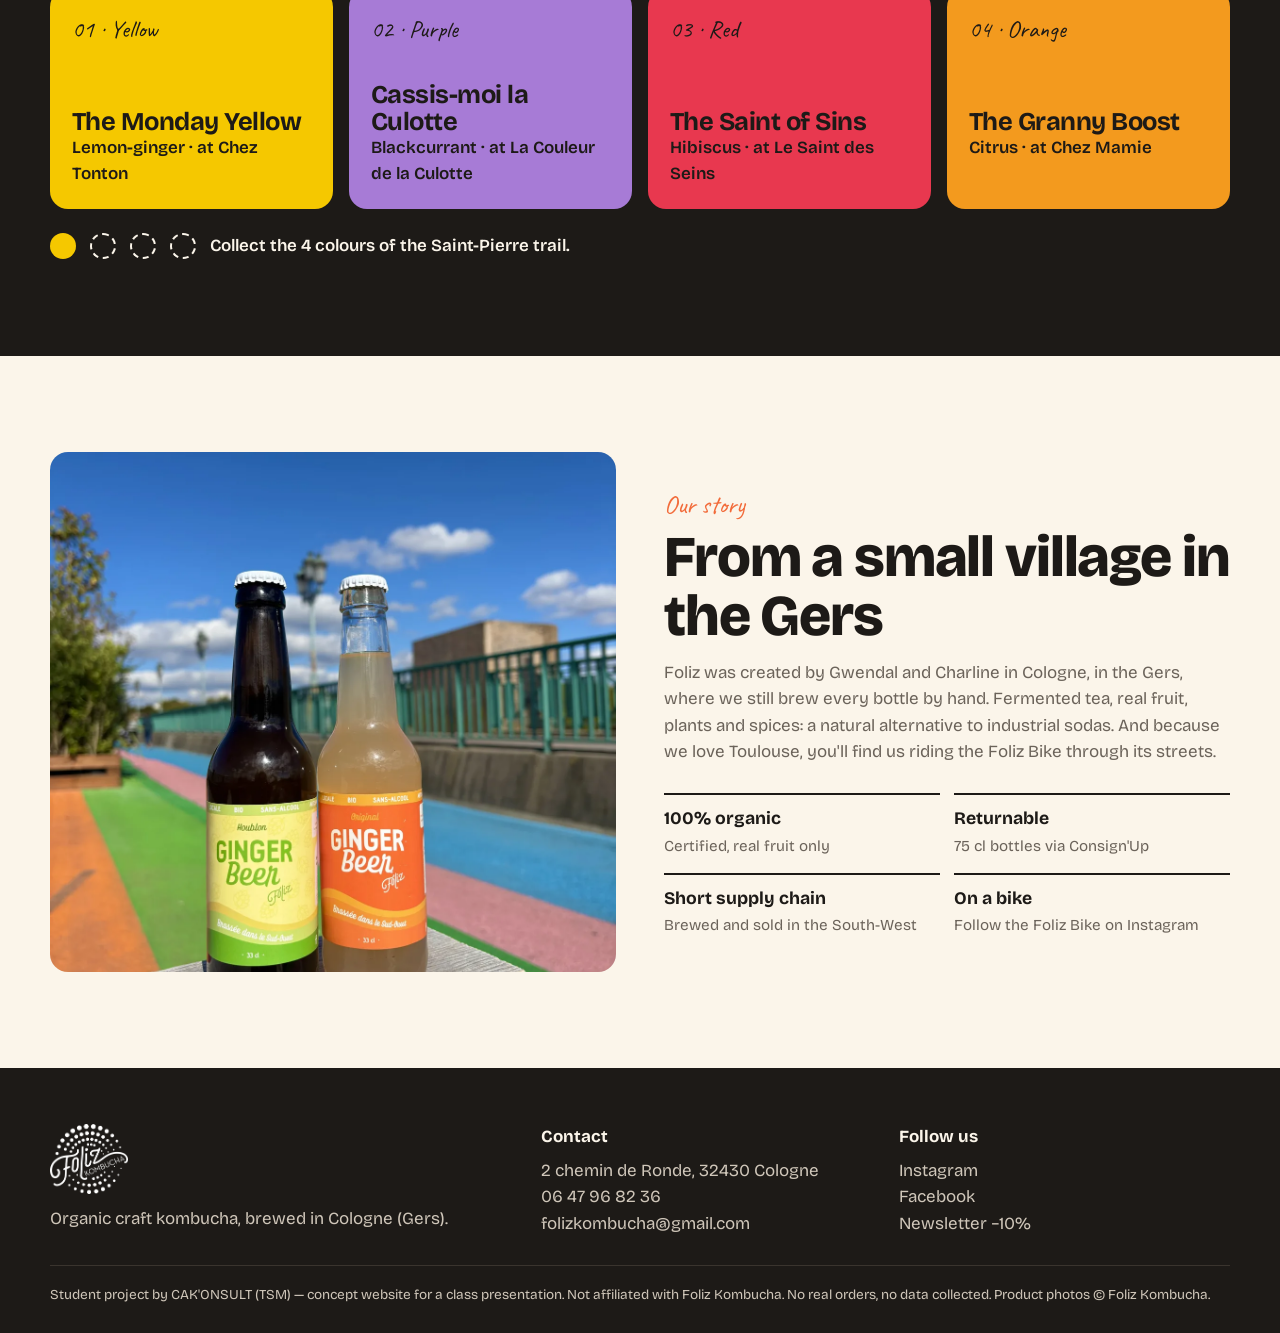
==== commit e5e79802: "Mixology: real cocktail names Co-Authored-By: Claude Opus 5.5 <noreply@anthropic.com>" ====
--- a/index.html
+++ b/index.html
@@ -102,10 +102,10 @@
     <p class="lead">Four signature cocktails, each one exclusive to a historic bar of Place Saint-Pierre. Try them all, share them on your Story, tag @folizkombucha.</p>
     <img class="mix-photo" src="img/cocktails.webp" alt="Kombucha cocktails" loading="lazy">
     <div class="cocktails">
-      <article class="cocktail" style="--c:#f5c800"><span class="n">01 · Yellow</span><div><h3>Lemon-Ginger</h3><p>at Chez Tonton</p></div></article>
-      <article class="cocktail" style="--c:#a77bd6"><span class="n">02 · Purple</span><div><h3>Blackcurrant</h3><p>at La Couleur de la Culotte</p></div></article>
-      <article class="cocktail" style="--c:#e8384f"><span class="n">03 · Red</span><div><h3>Hibiscus</h3><p>at Le Saint des Seins</p></div></article>
-      <article class="cocktail" style="--c:#f39a1e"><span class="n">04 · Orange</span><div><h3>Citrus</h3><p>at Chez Mamie</p></div></article>
+      <article class="cocktail" style="--c:#f5c800"><span class="n">01 · Yellow</span><div><h3>The Monday Yellow</h3><p>Lemon-ginger · at Chez Tonton</p></div></article>
+      <article class="cocktail" style="--c:#a77bd6"><span class="n">02 · Purple</span><div><h3>Cassis-moi la Culotte</h3><p>Blackcurrant · at La Couleur de la Culotte</p></div></article>
+      <article class="cocktail" style="--c:#e8384f"><span class="n">03 · Red</span><div><h3>The Saint of Sins</h3><p>Hibiscus · at Le Saint des Seins</p></div></article>
+      <article class="cocktail" style="--c:#f39a1e"><span class="n">04 · Orange</span><div><h3>The Granny Boost</h3><p>Citrus · at Chez Mamie</p></div></article>
     </div>
     <div class="trail"><i style="background:#f5c800;border:0"></i><i></i><i></i><i></i> Collect the 4 colours of the Saint-Pierre trail.</div>
   </div>
--- a/style.css
+++ b/style.css
@@ -200,3 +200,31 @@
 .scan .stack .btn { justify-content: center; }
 .scan .bottles { display: flex; justify-content: center; margin-top: 18px; }
 .scan .bottles img { height: 150px; width: auto; margin: 0 -8px; }
+
+/* responsive pass: tap targets >= 40px, no wrapping labels, no overflow under 420px */
+.btn, .chips button, .cart-btn { white-space: nowrap; }
+.chips { flex-wrap: wrap; }
+.chips button { min-height: 40px; }
+.sizes button { min-height: 36px; min-width: 52px; }
+.x { min-width: 40px; min-height: 40px; }
+.qty button { width: 36px; height: 36px; }
+.link-btn { border: 0; background: none; padding: 8px 0; text-decoration: underline; font-size: .9rem; }
+.cocktails { grid-template-columns: repeat(4, minmax(0, 1fr)); }
+@media (max-width: 860px) { .cocktails { grid-template-columns: repeat(2, minmax(0, 1fr)); } }
+@media (max-width: 480px) {
+  section { padding: 64px 0; }
+  .grid { grid-template-columns: 1fr; }
+  .cocktails { grid-template-columns: 1fr; }
+  .cocktail { min-height: 150px; }
+  .hero .ctas .btn, .result form .btn, .nl-form .btn { flex: 1 1 100%; justify-content: center; }
+  .nl-form input[type=email] { min-width: 0; flex-basis: 100%; }
+  .facts { grid-template-columns: 1fr; }
+  .modal .in { padding: 22px 18px; }
+  .modal h3 { font-size: 1.9rem; }
+  .card .pic { height: 240px; }
+  .card .pic img { height: 210px; }
+}
+.toast { white-space: nowrap; max-width: calc(100% - 32px); overflow: hidden; text-overflow: ellipsis; }
+@media (max-width: 640px) { .toast { bottom: auto; top: 80px; transform: translate(-50%, -160px); } .toast.on { transform: translate(-50%, 0); } }
+.cocktail h3 { min-height: 2.05em; display: flex; align-items: flex-end; } .cocktail p { min-height: 3.1em; }
+@media (max-width: 480px) { .cocktail h3, .cocktail p { min-height: 0; } }
